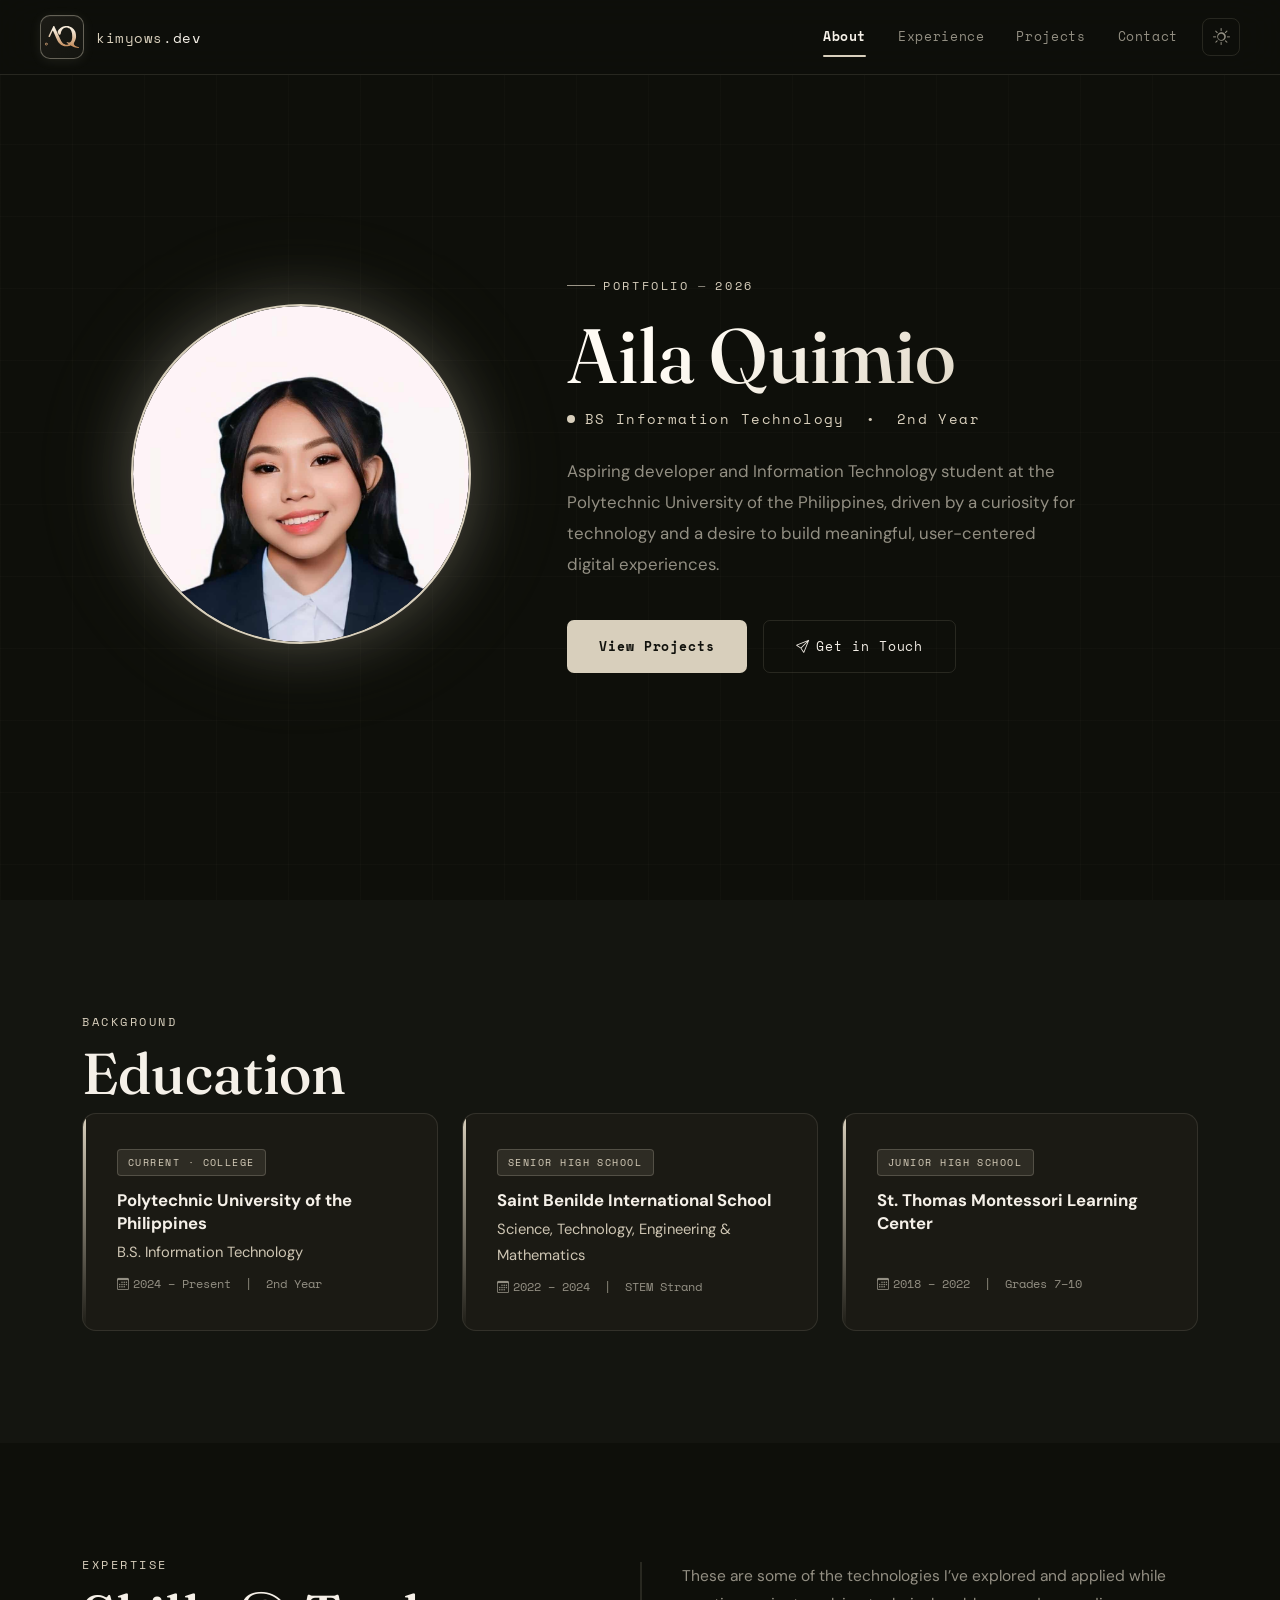
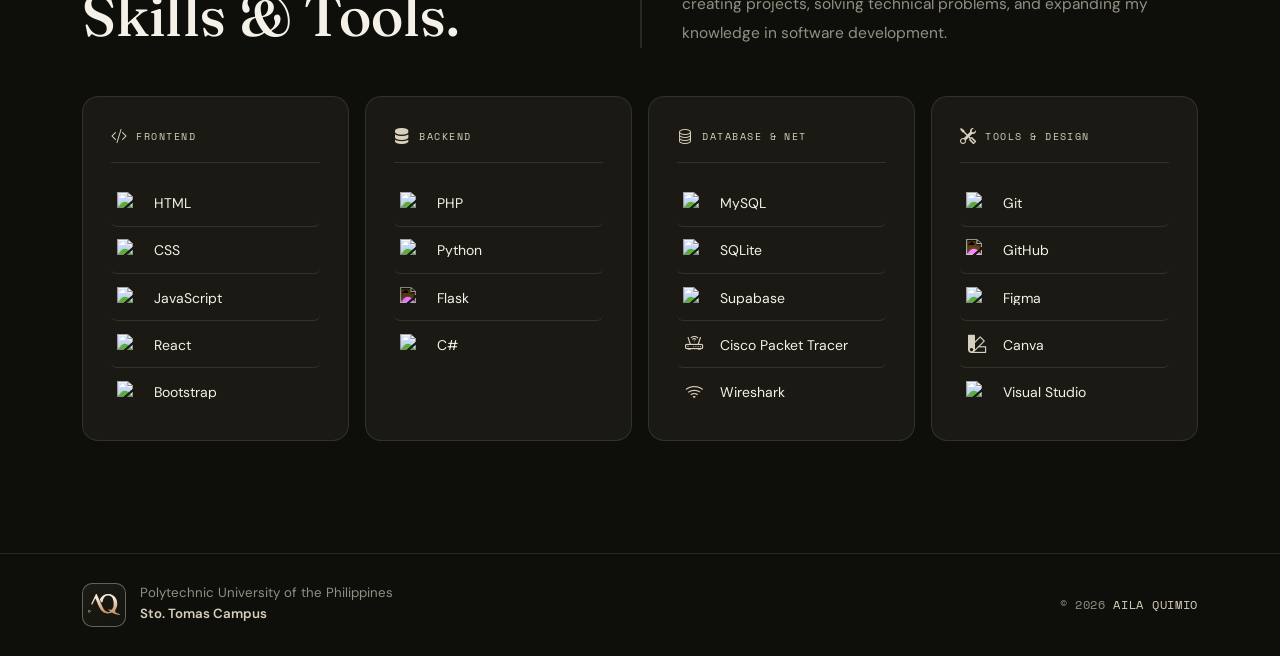
==== index.html @ 29e1b416 "Add files via upload" ====
<!DOCTYPE html>
<html lang="en">
<head>
  <meta charset="UTF-8" />
  <meta name="viewport" content="width=device-width, initial-scale=1.0" />
  <title>About — Aila Quimio</title>
  <meta name="description" content="Aila Quimio — BS Information Technology Student & Aspiring Developer" />

  <!-- Google Fonts -->
  <link rel="preconnect" href="https://fonts.googleapis.com">
  <link rel="preconnect" href="https://fonts.gstatic.com" crossorigin>
  <link href="https://fonts.googleapis.com/css2?family=Space+Mono:wght@400;700&family=DM+Sans:ital,opsz,wght@0,9..40,300;0,9..40,400;0,9..40,500;0,9..40,700;1,9..40,400&family=Fraunces:ital,opsz,wght@0,9..144,400;0,9..144,500;0,9..144,700;1,9..144,400&display=swap" rel="stylesheet">

  <!-- Bootstrap 5 CSS -->
  <link href="https://cdn.jsdelivr.net/npm/bootstrap@5.3.3/dist/css/bootstrap.min.css" rel="stylesheet">

  <!-- Bootstrap Icons -->
  <link href="https://cdn.jsdelivr.net/npm/bootstrap-icons@1.11.3/font/bootstrap-icons.css" rel="stylesheet">

  <!-- Devicons -->
  <link rel="stylesheet" href="https://cdn.jsdelivr.net/gh/devicons/devicon@v2.15.1/devicon.min.css">

  <!-- Portfolio Stylesheet -->
  <link rel="stylesheet" href="style.css">

  <!-- Theme init: prevent flash -->
  <script>
    if (localStorage.getItem('portfolio-theme') === 'light')
      document.documentElement.setAttribute('data-theme', 'light');
  </script>
</head>

<body>

  <!-- ═══════════════════════════════════════
       NAVIGATION BAR
  ═══════════════════════════════════════ -->
  <nav class="p-navbar">
    <div class="p-nav-inner">
      <a href="about.html" class="p-nav-logo">
        <div class="p-nav-logo-placeholder" title="Replace with logo">
          <img src="aq.svg" alt="Logo"> 
        </div>
        <span class="p-nav-brand">kimyows<span>.dev</span></span>
      </a>

      <!-- Desktop Links -->
      <div class="p-nav-links">
        <a href="about.html"        class="p-nav-link" data-page="about">About</a>
        <a href="experience.html"   class="p-nav-link" data-page="experience">Experience</a>
        <a href="projects.html"     class="p-nav-link" data-page="projects">Projects</a>
        <a href="contact.html"      class="p-nav-link" data-page="contact">Contact</a>
        <button class="p-theme-toggle" id="themeToggle" aria-label="Toggle theme">
          <i class="bi bi-sun" id="themeIcon"></i>
        </button>
      </div>

      <!-- Mobile Right -->
      <div class="p-nav-mobile-right">
        <button class="p-theme-toggle" id="themeToggleMobile" aria-label="Toggle theme">
          <i class="bi bi-sun" id="themeIconMobile"></i>
        </button>
        <button class="p-hamburger" data-bs-toggle="offcanvas" data-bs-target="#mobileMenu">
          <i class="bi bi-list"></i>
        </button>
      </div>
    </div>
  </nav>

  <!-- Mobile Offcanvas -->
  <div class="offcanvas offcanvas-end p-offcanvas" id="mobileMenu" tabindex="-1">
    <div class="offcanvas-header">
      <span class="p-nav-brand">kimyows<span style="color:var(--p-text)">.dev</span></span>
      <button type="button" class="p-hamburger" data-bs-dismiss="offcanvas"><i class="bi bi-x-lg"></i></button>
    </div>
    <div class="offcanvas-body">
      <nav class="p-mobile-nav">
        <a href="about.html"        class="p-mobile-link" data-page="about"><i class="bi bi-chevron-right me-2" style="font-size:.65rem;opacity:.5;"></i>About</a>
        <a href="experience.html"   class="p-mobile-link" data-page="experience"><i class="bi bi-chevron-right me-2" style="font-size:.65rem;opacity:.5;"></i>Experience</a>
        <a href="projects.html"     class="p-mobile-link" data-page="projects"><i class="bi bi-chevron-right me-2" style="font-size:.65rem;opacity:.5;"></i>Projects</a>
        <a href="contact.html"      class="p-mobile-link" data-page="contact"><i class="bi bi-chevron-right me-2" style="font-size:.65rem;opacity:.5;"></i>Contact</a>
      </nav>
    </div>
  </div>


  <!-- ═══════════════════════════════════════
       HERO SECTION
  ═══════════════════════════════════════ -->
  <section class="p-page p-section-hero">
    <div class="container">
      <div class="row align-items-center g-5">

        <!-- Profile Picture — Left -->
        <div class="col-lg-5 text-center reveal">
          <div class="p-avatar-wrapper">
            <div class="p-avatar-ring">
              <img src="images/ayii.jpg" alt="Aila Quimio">
            </div>
          </div>
        </div>

        <!-- Text — Right -->
        <div class="col-lg-7">
          <p class="p-hero-label reveal">Portfolio <span>—</span> 2026</p>
          <h1 class="p-hero-name reveal">Aila Quimio</h1>
          <p class="p-hero-role reveal">BS Information Technology &nbsp;•&nbsp; 2nd Year</p>
          <p class="p-hero-desc reveal">
            Aspiring developer and Information Technology student at the Polytechnic University of the Philippines,
            driven by a curiosity for technology and a desire to build meaningful, user-centered digital experiences.
          </p>
          <div class="d-flex gap-3 flex-wrap reveal">
            <a href="projects.html" class="p-btn-primary">View Projects</a>
            <a href="contact.html"  class="p-btn-outline">
              <i class="bi bi-send"></i> Get in Touch
            </a>
          </div>
        </div>

      </div>
    </div>
  </section>


  <!-- ═══════════════════════════════════════
       EDUCATION SECTION
  ═══════════════════════════════════════ -->
  <section class="p-page p-section p-section-alt">
    <div class="container">
      <p class="p-section-tag reveal">Background</p>
      <h2 class="p-section-title reveal">Education</h2>

      <div class="row g-4">
        <div class="col-lg-4 col-md-6 reveal">
          <div class="p-edu-card">
            <span class="p-edu-badge">Current &middot; College</span>
            <div class="p-edu-school">Polytechnic University of the Philippines</div>
            <div class="p-edu-program">B.S. Information Technology</div>
            <div class="p-edu-years"><i class="bi bi-calendar3 me-1"></i>2024 – Present &nbsp;|&nbsp; 2nd Year</div>
          </div>
        </div>
        <div class="col-lg-4 col-md-6 reveal">
          <div class="p-edu-card">
            <span class="p-edu-badge">Senior High School</span>
            <div class="p-edu-school">Saint Benilde International School</div>
            <div class="p-edu-program">Science, Technology, Engineering &amp; Mathematics</div>
            <div class="p-edu-years"><i class="bi bi-calendar3 me-1"></i>2022 – 2024 &nbsp;|&nbsp; STEM Strand</div>
          </div>
        </div>
        <div class="col-lg-4 col-md-6 reveal">
          <div class="p-edu-card">
            <span class="p-edu-badge">Junior High School</span>
            <div class="p-edu-school">St. Thomas Montessori Learning Center</div>
            <div class="p-edu-program">&nbsp;</div>
            <div class="p-edu-years"><i class="bi bi-calendar3 me-1"></i>2018 – 2022 &nbsp;|&nbsp; Grades 7–10</div>
          </div>
        </div>
      </div>

    </div>
  </section>


  <!-- ═══════════════════════════════════════
       SKILLS SECTION (integrated into About)
  ═══════════════════════════════════════ -->
  <section class="p-page p-section">
    <div class="container">

      <!-- Section header -->
      <div class="row align-items-end mb-5 g-0">
        <div class="col-lg-6">
          <p class="p-section-tag reveal">Expertise</p>
          <h2 class="p-section-title reveal" style="margin-bottom: 0;">Skills & Tools.</h2>
        </div>
        <div class="col-lg-6 reveal">
          <p class="p-skills-intro">
          These are some of the technologies I’ve explored and applied while creating projects,
          solving technical problems, and expanding my knowledge in software development.
          </p>
        </div>
      </div>

      <!-- Skills grid -->
      <div class="row g-3">

        <!-- Frontend Development -->
        <div class="col-md-6 col-xl-3 reveal">
          <div class="p-skill-card p-skill-card-v2">
            <div class="p-skill-cat-header">
              <i class="bi bi-code-slash"></i> Frontend
            </div>
            <ul class="p-skill-list">
              <li class="p-skill-item">
                <span class="p-skill-icon-wrap">
                  <img class="p-skill-devicon" src="https://cdn.jsdelivr.net/gh/devicons/devicon@v2.15.1/icons/html5/html5-original.svg" alt="HTML5">
                </span>
                <span class="p-skill-name">HTML</span>
              </li>
              <li class="p-skill-item">
                <span class="p-skill-icon-wrap">
                  <img class="p-skill-devicon" src="https://cdn.jsdelivr.net/gh/devicons/devicon@v2.15.1/icons/css3/css3-original.svg" alt="CSS3">
                </span>
                <span class="p-skill-name">CSS</span>
              </li>
              <li class="p-skill-item">
                <span class="p-skill-icon-wrap">
                  <img class="p-skill-devicon" src="https://cdn.jsdelivr.net/gh/devicons/devicon@v2.15.1/icons/javascript/javascript-original.svg" alt="JavaScript">
                </span>
                <span class="p-skill-name">JavaScript</span>
              </li>
              <li class="p-skill-item">
                <span class="p-skill-icon-wrap">
                  <img class="p-skill-devicon" src="https://cdn.jsdelivr.net/gh/devicons/devicon@v2.15.1/icons/react/react-original.svg" alt="React">
                </span>
                <span class="p-skill-name">React</span>
              </li>
              <li class="p-skill-item">
                <span class="p-skill-icon-wrap">
                  <img class="p-skill-devicon" src="https://cdn.jsdelivr.net/gh/devicons/devicon@v2.15.1/icons/bootstrap/bootstrap-original.svg" alt="Bootstrap">
                </span>
                <span class="p-skill-name">Bootstrap</span>
              </li>
            </ul>
          </div>
        </div>

        <!-- Backend Development -->
        <div class="col-md-6 col-xl-3 reveal">
          <div class="p-skill-card p-skill-card-v2">
            <div class="p-skill-cat-header">
              <i class="bi bi-server"></i> Backend
            </div>
            <ul class="p-skill-list">
              <li class="p-skill-item">
                <span class="p-skill-icon-wrap">
                  <img class="p-skill-devicon" src="https://cdn.jsdelivr.net/gh/devicons/devicon@v2.15.1/icons/php/php-original.svg" alt="PHP">
                </span>
                <span class="p-skill-name">PHP</span>
              </li>
              <li class="p-skill-item">
                <span class="p-skill-icon-wrap">
                  <img class="p-skill-devicon" src="https://cdn.jsdelivr.net/gh/devicons/devicon@v2.15.1/icons/python/python-original.svg" alt="Python">
                </span>
                <span class="p-skill-name">Python</span>
              </li>
              <li class="p-skill-item">
                <span class="p-skill-icon-wrap">
                  <img class="p-skill-devicon p-skill-devicon-invert" src="https://cdn.jsdelivr.net/gh/devicons/devicon@v2.15.1/icons/flask/flask-original.svg" alt="Flask">
                </span>
                <span class="p-skill-name">Flask</span>
              </li>
              <li class="p-skill-item">
                <span class="p-skill-icon-wrap">
                  <img class="p-skill-devicon" src="https://cdn.jsdelivr.net/gh/devicons/devicon@v2.15.1/icons/csharp/csharp-original.svg" alt="C#">
                </span>
                <span class="p-skill-name">C#</span>
              </li>
            </ul>
          </div>
        </div>

        <!-- Database & Networking -->
        <div class="col-md-6 col-xl-3 reveal">
          <div class="p-skill-card p-skill-card-v2">
            <div class="p-skill-cat-header">
              <i class="bi bi-database"></i> Database &amp; Net
            </div>
            <ul class="p-skill-list">
              <li class="p-skill-item">
                <span class="p-skill-icon-wrap">
                  <img class="p-skill-devicon" src="https://cdn.jsdelivr.net/gh/devicons/devicon@v2.15.1/icons/mysql/mysql-original.svg" alt="MySQL">
                </span>
                <span class="p-skill-name">MySQL</span>
              </li>
              <li class="p-skill-item">
                <span class="p-skill-icon-wrap">
                  <img class="p-skill-devicon" src="https://cdn.jsdelivr.net/gh/devicons/devicon@v2.15.1/icons/sqlite/sqlite-original.svg" alt="SQLite">
                </span>
                <span class="p-skill-name">SQLite</span>
              </li>
              <li class="p-skill-item">
                <span class="p-skill-icon-wrap">
                  <img class="p-skill-devicon" src="https://cdn.jsdelivr.net/gh/devicons/devicon@v2.15.1/icons/supabase/supabase-original.svg" alt="Supabase">
                </span>
                <span class="p-skill-name">Supabase</span>
              </li>
              <li class="p-skill-item">
                <span class="p-skill-icon-wrap">
                  <i class="bi bi-router p-skill-bs-icon"></i>
                </span>
                <span class="p-skill-name">Cisco Packet Tracer</span>
              </li>
              <li class="p-skill-item">
                <span class="p-skill-icon-wrap">
                  <i class="bi bi-wifi p-skill-bs-icon"></i>
                </span>
                <span class="p-skill-name">Wireshark</span>
              </li>
            </ul>
          </div>
        </div>

        <!-- Tools & Design -->
        <div class="col-md-6 col-xl-3 reveal">
          <div class="p-skill-card p-skill-card-v2">
            <div class="p-skill-cat-header">
              <i class="bi bi-tools"></i> Tools &amp; Design
            </div>
            <ul class="p-skill-list">
              <li class="p-skill-item">
                <span class="p-skill-icon-wrap">
                  <img class="p-skill-devicon" src="https://cdn.jsdelivr.net/gh/devicons/devicon@v2.15.1/icons/git/git-original.svg" alt="Git">
                </span>
                <span class="p-skill-name">Git</span>
              </li>
              <li class="p-skill-item">
                <span class="p-skill-icon-wrap">
                  <img class="p-skill-devicon p-skill-devicon-github" src="https://cdn.jsdelivr.net/gh/devicons/devicon@v2.15.1/icons/github/github-original.svg" alt="GitHub">
                </span>
                <span class="p-skill-name">GitHub</span>
              </li>
              <li class="p-skill-item">
                <span class="p-skill-icon-wrap">
                  <img class="p-skill-devicon" src="https://cdn.jsdelivr.net/gh/devicons/devicon@v2.15.1/icons/figma/figma-original.svg" alt="Figma">
                </span>
                <span class="p-skill-name">Figma</span>
              </li>
              <li class="p-skill-item">
                <span class="p-skill-icon-wrap">
                  <i class="bi bi-palette2 p-skill-bs-icon"></i>
                </span>
                <span class="p-skill-name">Canva</span>
              </li>
              <li class="p-skill-item">
                <span class="p-skill-icon-wrap">
                  <img class="p-skill-devicon" src="https://cdn.jsdelivr.net/gh/devicons/devicon@v2.15.1/icons/visualstudio/visualstudio-plain.svg" alt="Visual Studio">
                </span>
                <span class="p-skill-name">Visual Studio</span>
              </li>
              </li>
            </ul>
          </div>
        </div>

      </div>
    </div>
  </section>


  <!-- ═══════════════════════════════════════
       FOOTER
  ═══════════════════════════════════════ -->
  <footer>
    <div class="container">
      <div class="p-footer-inner">
        <div class="p-footer-left">
          <div class="p-footer-logo-placeholder" title="Add school logo">
             <img src="aq.svg" alt="AQ Logo">
          </div>
          <div>
            <div class="p-footer-school-name">Polytechnic University of the Philippines</div>
            <div class="p-footer-campus">Sto. Tomas Campus</div>
          </div>
        </div>
        <div class="p-footer-right">&copy; 2026 <span>Aila Quimio</span></div>
      </div>
    </div>
  </footer>


  <!-- Bootstrap 5 JS -->
  <script src="https://cdn.jsdelivr.net/npm/bootstrap@5.3.3/dist/js/bootstrap.bundle.min.js"></script>

  <!-- Shared Portfolio JS -->
  <script src="portfolio.js"></script>

  <!-- Active page -->
  <script>setActivePage('about');</script>
</body>
</html>
---- style.css ----
/* ================================================================
   PORTFOLIO CSS — Aila Quimio  (Enhanced 2026)
   Earthy Palette: Smoky Black · Olive Drab · Bone · Floral White
================================================================ */

/* ── CSS CUSTOM PROPERTIES ── */
:root {
  --p-smoky:    #11120D;
  --p-olive:    #565449;
  --p-bone:     #D8CFBC;
  --p-floral:   #FFFBF4;

  /* Dark mode (default) — refined, more elegant */
  --p-bg:       #0E0F0A;
  --p-bg2:      #141510;
  --p-bg3:      #1c1b16;
  --p-border:   rgba(216, 207, 188, .13);
  --p-border-h: rgba(216, 207, 188, .40);
  --p-text:     #F5F0E8;
  --p-muted:    #938f83;
  --p-card:     rgba(28, 27, 22, .90);
  --p-nav:      rgba(14, 15, 10, .90);
  --p-glow:     rgba(216, 207, 188, .26);
  --p-glow2:    rgba(216, 207, 188, .09);
  --p-accent:   #C9BFA8;

  --p-mono:  'Space Mono', monospace;
  --p-sans:  'DM Sans', sans-serif;
  --p-serif: 'Fraunces', Georgia, serif;
  --p-trans: all .3s cubic-bezier(.4, 0, .2, 1);
}

/* Light mode — warm, balanced, clean contrast */
[data-theme="light"] {
  --p-bg:       #F7F3EC;
  --p-bg2:      #EDE7D9;
  --p-bg3:      #E3DBC8;
  --p-border:   rgba(60, 56, 46, .16);
  --p-border-h: rgba(60, 56, 46, .42);
  --p-text:     #1A190F;
  --p-muted:    #5A5649;
  --p-card:     rgba(255, 252, 246, .96);
  --p-nav:      rgba(247, 243, 236, .94);
  --p-glow:     rgba(86, 84, 73, .18);
  --p-glow2:    rgba(86, 84, 73, .07);
  --p-accent:   #6B6354;
  --p-bone:     #5A5649;
}

/* ── BASE ── */
html { scroll-behavior: smooth; }

body {
  background: var(--p-bg);
  color: var(--p-text);
  font-family: var(--p-sans);
  font-size: 17px;
  line-height: 1.75;
  overflow-x: hidden;
  transition: background .4s ease, color .4s ease;
  min-height: 100vh;
}

/* Subtle grid texture */
body::before {
  content: '';
  position: fixed;
  inset: 0;
  background-image:
    linear-gradient(rgba(216, 207, 188, .022) 1px, transparent 1px),
    linear-gradient(90deg, rgba(216, 207, 188, .022) 1px, transparent 1px);
  background-size: 72px 72px;
  pointer-events: none;
  z-index: 0;
}

[data-theme="light"] body::before {
  background-image:
    linear-gradient(rgba(60, 56, 46, .045) 1px, transparent 1px),
    linear-gradient(90deg, rgba(60, 56, 46, .045) 1px, transparent 1px);
}

/* ── SCROLLBAR ── */
::-webkit-scrollbar { width: 4px; }
::-webkit-scrollbar-track { background: var(--p-bg); }
::-webkit-scrollbar-thumb { background: var(--p-olive); border-radius: 2px; }
::-webkit-scrollbar-thumb:hover { background: var(--p-bone); }

/* ── NAVBAR ── */
.p-navbar {
  position: fixed;
  top: 0; left: 0; right: 0;
  z-index: 1000;
  background: var(--p-nav);
  backdrop-filter: blur(24px);
  -webkit-backdrop-filter: blur(24px);
  border-bottom: 1px solid var(--p-border);
  transition: background .35s ease;
}

.p-nav-inner {
  max-width: 1360px;
  margin: 0 auto;
  padding: .95rem 2.5rem;
  display: flex;
  align-items: center;
  justify-content: space-between;
}

.p-nav-logo {
  display: flex;
  align-items: center;
  gap: .75rem;
  text-decoration: none;
  flex-shrink: 0;
}

/* Logo placeholder — premium treatment */
.p-nav-logo-placeholder {
  width: 44px;
  height: 44px;
  border-radius: 10px;
  background: linear-gradient(135deg, var(--p-bg3) 0%, var(--p-bg2) 100%);
  border: 1.5px solid var(--p-border-h);
  box-shadow: 0 2px 12px var(--p-glow2), inset 0 1px 0 rgba(255,255,255,.04);
  display: flex;
  align-items: center;
  justify-content: center;
  font-family: var(--p-serif);
  font-size: 1.15rem;
  color: var(--p-bone);
  flex-shrink: 0;
  overflow: hidden;
  transition: border-color .25s, box-shadow .25s;
}

.p-nav-logo:hover .p-nav-logo-placeholder {
  border-color: var(--p-bone);
  box-shadow: 0 4px 20px var(--p-glow);
}

[data-theme="light"] .p-nav-logo-placeholder {
  background: linear-gradient(135deg, #fff 0%, var(--p-bg2) 100%);
  border-color: rgba(60, 56, 46, .30);
  box-shadow: 0 2px 8px rgba(60,56,46,.12);
  color: #3C382E;
}

.p-nav-logo-placeholder img {
  width: 100%;
  height: 100%;
  object-fit: contain;
  padding: 4px;
}

[data-theme="light"] .p-nav-logo-placeholder img {
  filter: invert(1) sepia(.3) saturate(.8) hue-rotate(10deg) brightness(.4);
}

.p-nav-brand {
  font-family: var(--p-mono);
  font-size: .9rem;
  color: var(--p-bone);
  letter-spacing: .04em;
  white-space: nowrap;
}

[data-theme="light"] .p-nav-brand { color: #3C382E; }
.p-nav-brand span { color: var(--p-text); }

.p-nav-links {
  display: flex;
  align-items: center;
  gap: .2rem;
}

.p-nav-link {
  font-family: var(--p-mono);
  font-size: .8rem;
  letter-spacing: .05em;
  color: var(--p-muted);
  text-decoration: none;
  padding: .45rem .9rem;
  border-radius: 6px;
  transition: color .2s;
  position: relative;
  white-space: nowrap;
}

.p-nav-link:hover { color: var(--p-text); }
.p-nav-link.active { color: var(--p-text); font-weight: 700; }

.p-nav-link.active::after {
  content: '';
  position: absolute;
  bottom: -1px;
  left: .9rem;
  right: .9rem;
  height: 2px;
  background: var(--p-bone);
  border-radius: 1px;
}

[data-theme="light"] .p-nav-link.active::after { background: #3C382E; }

.p-nav-mobile-right {
  display: none;
  align-items: center;
  gap: .5rem;
}

.p-hamburger {
  background: none;
  border: 1.5px solid var(--p-border);
  color: var(--p-text);
  width: 40px;
  height: 40px;
  border-radius: 8px;
  display: flex;
  align-items: center;
  justify-content: center;
  font-size: 1.2rem;
  cursor: pointer;
  transition: border-color .2s, color .2s;
}

.p-hamburger:hover { border-color: var(--p-bone); color: var(--p-bone); }

.p-offcanvas {
  background: var(--p-bg2) !important;
  border-left: 1px solid var(--p-border) !important;
  width: 290px !important;
}

.p-offcanvas .offcanvas-header {
  border-bottom: 1px solid var(--p-border);
  padding: 1.25rem 1.75rem;
}

.p-mobile-nav {
  display: flex;
  flex-direction: column;
  gap: .25rem;
  padding-top: .75rem;
}

.p-mobile-link {
  display: flex;
  align-items: center;
  padding: .8rem 1rem;
  font-family: var(--p-mono);
  font-size: .82rem;
  letter-spacing: .05em;
  color: var(--p-muted);
  text-decoration: none;
  border-radius: 8px;
  transition: color .2s, background .2s;
}

.p-mobile-link:hover,
.p-mobile-link.active {
  color: var(--p-text);
  background: rgba(216, 207, 188, .07);
}

[data-theme="light"] .p-mobile-link:hover,
[data-theme="light"] .p-mobile-link.active {
  color: var(--p-text);
  background: rgba(60, 56, 46, .07);
}

.p-theme-toggle {
  background: none;
  border: 1.5px solid var(--p-border);
  color: var(--p-muted);
  width: 38px;
  height: 38px;
  border-radius: 8px;
  display: flex;
  align-items: center;
  justify-content: center;
  cursor: pointer;
  font-size: 1.05rem;
  transition: border-color .2s, color .2s;
  margin-left: .4rem;
  flex-shrink: 0;
}

.p-theme-toggle:hover { border-color: var(--p-bone); color: var(--p-text); }

/* ── PAGE WRAPPER ── */
.p-page {
  position: relative;
  z-index: 1;
}

/* ── SECTIONS ── */
.p-section { padding: 7rem 0; }
.p-section-hero {
  padding: 9rem 0 6rem;
  min-height: 100vh;
  display: flex;
  align-items: center;
}
.p-section-alt { background: var(--p-bg2); }

.p-section-tag {
  font-family: var(--p-mono);
  font-size: .72rem;
  letter-spacing: .22em;
  color: var(--p-bone);
  text-transform: uppercase;
  margin-bottom: .6rem;
  display: block;
}

[data-theme="light"] .p-section-tag { color: var(--p-accent); }

.p-section-title {
  font-family: var(--p-serif);
  font-size: clamp(2.4rem, 4.5vw, 3.6rem);
  font-weight: 500;
  margin-bottom: .5rem;
  color: var(--p-text);
  line-height: 1.1;
}

/* ── HERO ── */
.p-hero-greeting {
  font-family: var(--p-sans);
  font-size: 1.05rem;
  color: var(--p-muted);
  margin-bottom: .6rem;
  font-weight: 300;
  letter-spacing: .01em;
}

.p-hero-greeting em {
  font-style: normal;
  color: var(--p-bone);
  font-weight: 500;
}

[data-theme="light"] .p-hero-greeting em { color: var(--p-accent); }

.p-hero-label {
  font-family: var(--p-mono);
  font-size: .75rem;
  letter-spacing: .22em;
  color: var(--p-bone);
  text-transform: uppercase;
  margin-bottom: 1.25rem;
  opacity: .9;
  display: flex;
  align-items: center;
  gap: .5rem;
}

.p-hero-label::before {
  content: '';
  display: inline-block;
  width: 28px;
  height: 1.5px;
  background: var(--p-bone);
  opacity: .7;
}

[data-theme="light"] .p-hero-label { color: var(--p-accent); }
[data-theme="light"] .p-hero-label::before { background: var(--p-accent); }

.p-hero-label span { color: var(--p-muted); }

.p-hero-name {
  font-family: var(--p-serif);
  font-size: clamp(3.2rem, 6vw, 5.2rem);
  font-weight: 500;
  line-height: 1.05;
  margin-bottom: .65rem;
  background: linear-gradient(135deg, var(--p-floral) 20%, var(--p-bone) 80%);
  -webkit-background-clip: text;
  -webkit-text-fill-color: transparent;
  background-clip: text;
}

[data-theme="light"] .p-hero-name {
  background: linear-gradient(135deg, #1A190F 20%, #4A4438 80%);
  -webkit-background-clip: text;
  background-clip: text;
}

.p-hero-role {
  font-family: var(--p-mono);
  font-size: .88rem;
  color: var(--p-bone);
  letter-spacing: .1em;
  margin-bottom: 1.5rem;
  display: flex;
  align-items: center;
  gap: .6rem;
  flex-wrap: wrap;
}

[data-theme="light"] .p-hero-role { color: var(--p-accent); }

.p-hero-role::before {
  content: '';
  display: inline-block;
  width: 8px;
  height: 8px;
  border-radius: 50%;
  background: var(--p-bone);
  animation: pulseGreen 2.5s ease-in-out infinite;
}

[data-theme="light"] .p-hero-role::before { background: var(--p-accent); }

@keyframes pulseGreen {
  0%, 100% { opacity: 1; transform: scale(1); }
  50% { opacity: .5; transform: scale(.7); }
}

.p-hero-desc {
  color: var(--p-muted);
  font-size: 1.05rem;
  line-height: 1.85;
  margin-bottom: 2.5rem;
  max-width: 520px;
}

/* Avatar */
.p-avatar-wrapper {
  display: flex;
  justify-content: center;
  align-items: center;
  padding: 2rem;
}

.p-avatar-ring {
  width: 340px;
  height: 340px;
  border-radius: 50%;
  border: 2px solid var(--p-bone);
  box-shadow: 0 0 60px var(--p-glow), 0 0 120px var(--p-glow2);
  position: relative;
  overflow: hidden;
  background: var(--p-bg3);
  display: flex;
  align-items: center;
  justify-content: center;
  animation: ringFloat 6s ease-in-out infinite;
  flex-shrink: 0;
}

[data-theme="light"] .p-avatar-ring {
  border-color: rgba(60,56,46,.40);
  box-shadow: 0 0 40px rgba(60,56,46,.14), 0 4px 50px rgba(0,0,0,.1);
}

.p-avatar-ring::after {
  content: '';
  position: absolute;
  inset: -16px;
  border-radius: 50%;
  border: 1px solid rgba(216, 207, 188, .18);
  animation: ringPulse 3.5s ease-in-out infinite;
  pointer-events: none;
}

[data-theme="light"] .p-avatar-ring::after {
  border-color: rgba(60,56,46,.15);
}

.p-avatar-ring img {
  width: 100%;
  height: 100%;
  object-fit: cover;
  border-radius: 50%;
}

.p-avatar-initials {
  font-family: var(--p-serif);
  font-size: 5.5rem;
  color: var(--p-bone);
  font-weight: 500;
  line-height: 1;
}

@keyframes ringFloat {
  0%, 100% { transform: translateY(0); }
  50%       { transform: translateY(-16px); }
}

@keyframes ringPulse {
  0%, 100% { transform: scale(1); opacity: .5; }
  50%       { transform: scale(1.08); opacity: 1; }
}

/* Buttons */
.p-btn-primary {
  background: var(--p-bone);
  color: var(--p-smoky) !important;
  border: none;
  padding: .88rem 2rem;
  font-family: var(--p-mono);
  font-size: .82rem;
  font-weight: 700;
  letter-spacing: .07em;
  border-radius: 7px;
  text-decoration: none;
  transition: box-shadow .25s, transform .2s, background .25s;
  display: inline-flex;
  align-items: center;
  gap: .4rem;
  cursor: pointer;
}

[data-theme="light"] .p-btn-primary {
  background: #3C382E;
  color: #F7F3EC !important;
}

.p-btn-primary:hover {
  background: var(--p-floral);
  box-shadow: 0 0 30px var(--p-glow);
  transform: translateY(-2px);
}

[data-theme="light"] .p-btn-primary:hover {
  background: #1A190F;
  box-shadow: 0 4px 20px rgba(60,56,46,.25);
}

.p-btn-outline {
  background: transparent;
  color: var(--p-text) !important;
  border: 1.5px solid var(--p-border);
  padding: .88rem 2rem;
  font-family: var(--p-mono);
  font-size: .82rem;
  letter-spacing: .07em;
  border-radius: 7px;
  text-decoration: none;
  transition: border-color .25s, color .25s, transform .2s;
  display: inline-flex;
  align-items: center;
  gap: .4rem;
  cursor: pointer;
}

.p-btn-outline:hover {
  border-color: var(--p-bone);
  color: var(--p-bone) !important;
  transform: translateY(-2px);
}

[data-theme="light"] .p-btn-outline {
  border-color: rgba(60,56,46,.28);
}

[data-theme="light"] .p-btn-outline:hover {
  border-color: #3C382E;
  color: #1A190F !important;
}

/* ── EDUCATION ── */
.p-edu-card {
  background: var(--p-card);
  border: 1px solid var(--p-border);
  border-radius: 14px;
  padding: 2rem 2.1rem;
  position: relative;
  overflow: hidden;
  transition: border-color .3s, transform .3s, box-shadow .3s;
  height: 100%;
}

.p-edu-card::before {
  content: '';
  position: absolute;
  top: 0; left: 0;
  width: 3px; height: 100%;
  background: linear-gradient(180deg, var(--p-bone) 0%, transparent 100%);
}

[data-theme="light"] .p-edu-card {
  background: rgba(255, 252, 246, .98);
  box-shadow: 0 2px 12px rgba(60,56,46,.07);
}

.p-edu-card:hover {
  border-color: var(--p-border-h);
  transform: translateY(-4px);
  box-shadow: 0 12px 40px rgba(0,0,0,.3);
}

[data-theme="light"] .p-edu-card:hover {
  box-shadow: 0 8px 30px rgba(60,56,46,.15);
}

.p-edu-badge {
  font-family: var(--p-mono);
  font-size: .65rem;
  letter-spacing: .14em;
  color: var(--p-bone);
  background: rgba(216, 207, 188, .1);
  border: 1px solid rgba(216, 207, 188, .22);
  padding: .22rem .65rem;
  border-radius: 4px;
  display: inline-block;
  margin-bottom: .85rem;
  text-transform: uppercase;
}

[data-theme="light"] .p-edu-badge {
  color: var(--p-accent);
  background: rgba(60,56,46,.08);
  border-color: rgba(60,56,46,.2);
}

.p-edu-school {
  font-weight: 700;
  font-size: 1.05rem;
  margin-bottom: .3rem;
  color: var(--p-text);
  line-height: 1.35;
}

.p-edu-program {
  color: var(--p-bone);
  font-size: .92rem;
  margin-bottom: .5rem;
  opacity: .95;
}

[data-theme="light"] .p-edu-program { color: var(--p-accent); opacity: 1; }

.p-edu-years {
  font-family: var(--p-mono);
  font-size: .76rem;
  color: var(--p-muted);
}

/* ── ACHIEVEMENTS TIMELINE ── */
.p-achievements-header {
  text-align: center;
  margin-bottom: 5.5rem;
}

.p-achievements-header h2 {
  font-family: var(--p-serif);
  font-size: clamp(2.8rem, 5.5vw, 4.4rem);
  font-weight: 500;
  color: var(--p-text);
  margin-bottom: .4rem;
  line-height: 1.1;
}

.p-achievements-tagline {
  font-family: var(--p-mono);
  font-size: .85rem;
  color: var(--p-bone);
  letter-spacing: .08em;
  display: block;
  margin-bottom: .65rem;
}

[data-theme="light"] .p-achievements-tagline { color: var(--p-accent); }

.p-achievements-sub {
  color: var(--p-muted);
  font-size: .97rem;
  margin-bottom: 2.5rem;
}

.p-timeline {
  position: relative;
  padding: 1rem 0;
}

.p-timeline::before {
  content: '';
  position: absolute;
  left: 50%;
  top: 0; bottom: 0;
  border-left: 2px dashed var(--p-border);
  transform: translateX(-50%);
}

.p-timeline-item {
  position: relative;
  margin-bottom: 5.5rem;
}

.p-timeline-item:last-child { margin-bottom: 0; }

.p-timeline-center {
  display: flex;
  flex-direction: column;
  align-items: center;
  justify-content: center;
  height: 100%;
}

.p-timeline-dot {
  width: 16px;
  height: 16px;
  border-radius: 50%;
  background: var(--p-bone);
  border: 2px solid var(--p-bg2);
  box-shadow: 0 0 18px var(--p-glow);
  flex-shrink: 0;
}

[data-theme="light"] .p-timeline-dot {
  background: var(--p-accent);
  border-color: var(--p-bg2);
  box-shadow: 0 0 12px rgba(60,56,46,.25);
}

.p-achievement-img-wrap {
  border-radius: 18px;
  overflow: hidden;
  background: var(--p-bg3);
  aspect-ratio: 4/3;
  position: relative;
  border: 1px solid var(--p-border);
}

.p-achievement-img-wrap img {
  position: absolute;
  inset: 0;
  width: 100%;
  height: 100%;
  object-fit: cover;
  display: block;
  z-index: 1;
}

.p-achievement-placeholder {
  position: absolute;
  inset: 0;
  display: flex;
  flex-direction: column;
  align-items: center;
  justify-content: center;
  gap: .75rem;
  background: linear-gradient(135deg, var(--p-bg3) 0%, var(--p-bg2) 100%);
  color: var(--p-muted);
  font-family: var(--p-mono);
  font-size: .73rem;
  letter-spacing: .1em;
  text-transform: uppercase;
  z-index: 0;
}

/* Hide placeholder when a real image is present */
.p-achievement-img-wrap img + .p-achievement-placeholder { display: none; }

.p-achievement-placeholder i { font-size: 2.5rem; opacity: .28; }

.p-achievement-text { padding: 1.5rem 0; }
.p-achievement-text.reversed { text-align: right; }

.p-achievement-badge {
  display: inline-flex;
  align-items: center;
  gap: .35rem;
  font-family: var(--p-mono);
  font-size: .66rem;
  letter-spacing: .1em;
  color: var(--p-bone);
  background: rgba(216, 207, 188, .1);
  border: 1px solid rgba(216, 207, 188, .2);
  border-radius: 20px;
  padding: .24rem .75rem;
  margin-bottom: 1.1rem;
}

[data-theme="light"] .p-achievement-badge {
  color: var(--p-accent);
  background: rgba(60,56,46,.08);
  border-color: rgba(60,56,46,.2);
}

.p-achievement-title {
  font-family: var(--p-serif);
  font-size: clamp(1.4rem, 2.5vw, 2rem);
  font-weight: 500;
  line-height: 1.25;
  color: var(--p-text);
  margin-bottom: .85rem;
}

.p-achievement-desc {
  color: var(--p-muted);
  font-size: .94rem;
  line-height: 1.85;
  margin-bottom: 1.35rem;
}

.p-achievement-tags {
  display: flex;
  flex-wrap: wrap;
  gap: .45rem;
}

.p-achievement-text.reversed .p-achievement-tags { justify-content: flex-end; }

.p-achievement-tag {
  display: inline-flex;
  align-items: center;
  gap: .32rem;
  font-family: var(--p-mono);
  font-size: .65rem;
  letter-spacing: .08em;
  color: var(--p-muted);
  background: rgba(216, 207, 188, .06);
  border: 1px solid var(--p-border);
  border-radius: 20px;
  padding: .25rem .68rem;
}

[data-theme="light"] .p-achievement-tag {
  background: rgba(60,56,46,.06);
  border-color: rgba(60,56,46,.15);
}

/* ── PROJECTS ── */
.p-proj-card {
  background: var(--p-card);
  border: 1px solid var(--p-border);
  border-radius: 18px;
  overflow: hidden;
  height: 100%;
  transition: border-color .3s, transform .35s, box-shadow .35s;
  display: flex;
  flex-direction: column;
}

[data-theme="light"] .p-proj-card {
  background: rgba(255,252,246,.98);
  box-shadow: 0 2px 12px rgba(60,56,46,.07);
}

.p-proj-card:hover {
  border-color: var(--p-border-h);
  transform: translateY(-6px);
  box-shadow: 0 20px 60px rgba(0, 0, 0, .45);
}

[data-theme="light"] .p-proj-card:hover {
  box-shadow: 0 12px 40px rgba(60,56,46,.18);
}

.p-proj-img {
  aspect-ratio: 16/9;
  background: var(--p-bg3);
  overflow: hidden;
  position: relative;
}

.p-proj-img img {
  width: 100%;
  height: 100%;
  object-fit: cover;
  transition: transform .4s ease;
}

.p-proj-card:hover .p-proj-img img { transform: scale(1.05); }

.p-proj-img-placeholder {
  width: 100%;
  height: 100%;
  display: flex;
  flex-direction: column;
  align-items: center;
  justify-content: center;
  gap: .6rem;
  background: linear-gradient(135deg, var(--p-bg3) 0%, var(--p-bg2) 100%);
  color: var(--p-muted);
  font-family: var(--p-mono);
  font-size: .73rem;
  letter-spacing: .1em;
  text-transform: uppercase;
  min-height: 200px;
}

.p-proj-img-placeholder i { font-size: 2.2rem; opacity: .32; }

.p-proj-body {
  padding: 1.7rem 1.9rem;
  flex: 1;
  display: flex;
  flex-direction: column;
}

.p-proj-num {
  font-family: var(--p-mono);
  font-size: .68rem;
  color: var(--p-bone);
  letter-spacing: .16em;
  margin-bottom: .75rem;
  text-transform: uppercase;
}

[data-theme="light"] .p-proj-num { color: var(--p-accent); }

.p-proj-title {
  font-family: var(--p-serif);
  font-size: 1.55rem;
  font-weight: 500;
  margin-bottom: .7rem;
  color: var(--p-text);
  line-height: 1.25;
}

.p-proj-desc {
  color: var(--p-muted);
  font-size: .94rem;
  line-height: 1.8;
  margin-bottom: 1.2rem;
  flex: 1;
}

.p-proj-tech {
  display: flex;
  flex-wrap: wrap;
  gap: .4rem;
  margin-bottom: 1.1rem;
}

.p-tech-pill {
  font-family: var(--p-mono);
  font-size: .67rem;
  letter-spacing: .04em;
  padding: .22rem .62rem;
  border-radius: 5px;
  background: rgba(216, 207, 188, .09);
  border: 1px solid rgba(216, 207, 188, .18);
  color: var(--p-bone);
}

[data-theme="light"] .p-tech-pill {
  background: rgba(60,56,46,.08);
  border-color: rgba(60,56,46,.18);
  color: var(--p-accent);
}

.p-proj-links {
  display: flex;
  gap: .75rem;
  align-items: center;
  margin-top: auto;
  padding-top: .65rem;
  border-top: 1px solid var(--p-border);
}

.p-proj-link {
  font-family: var(--p-mono);
  font-size: .73rem;
  letter-spacing: .05em;
  color: var(--p-muted);
  text-decoration: none;
  display: inline-flex;
  align-items: center;
  gap: .3rem;
  transition: color .2s;
}

.p-proj-link:hover { color: var(--p-text); }

/* ── SKILLS ── */
.p-skills-left {
  display: flex;
  flex-direction: column;
  justify-content: center;
  height: 100%;
  padding-right: 2rem;
}

.p-skills-left h2 {
  font-family: var(--p-serif);
  font-size: clamp(2.6rem, 4vw, 3.8rem);
  font-weight: 500;
  line-height: 1.15;
  margin-bottom: 1rem;
  color: var(--p-text);
}

.p-skills-left p {
  color: var(--p-muted);
  font-size: .97rem;
  line-height: 1.85;
}

.p-skill-card {
  background: var(--p-card);
  border: 1px solid var(--p-border);
  border-radius: 16px;
  padding: 1.55rem 1.65rem;
  transition: border-color .3s, transform .3s, box-shadow .3s;
  height: 100%;
}

[data-theme="light"] .p-skill-card {
  background: rgba(255,252,246,.98);
  box-shadow: 0 2px 10px rgba(60,56,46,.06);
}

.p-skill-card:hover {
  border-color: var(--p-border-h);
  transform: translateY(-3px);
  box-shadow: 0 10px 36px rgba(0,0,0,.25);
}

[data-theme="light"] .p-skill-card:hover {
  box-shadow: 0 6px 24px rgba(60,56,46,.14);
}

.p-skill-cat-header {
  display: flex;
  align-items: center;
  gap: .5rem;
  font-family: var(--p-mono);
  font-size: .65rem;
  letter-spacing: .14em;
  color: var(--p-bone);
  text-transform: uppercase;
  margin-bottom: 1.1rem;
  padding-bottom: .75rem;
  border-bottom: 1px solid var(--p-border);
}

[data-theme="light"] .p-skill-cat-header { color: var(--p-accent); }

.p-skill-cat-header i { font-size: 1rem; }

.p-skill-pills {
  display: flex;
  flex-wrap: wrap;
  gap: .45rem;
}

.p-skill-pill {
  display: inline-flex;
  align-items: center;
  gap: .4rem;
  padding: .32rem .8rem;
  border-radius: 20px;
  background: rgba(216, 207, 188, .06);
  border: 1px solid rgba(216, 207, 188, .14);
  color: var(--p-text);
  font-size: .87rem;
  font-family: var(--p-sans);
  transition: border-color .2s, background .2s;
  white-space: nowrap;
}

.p-skill-pill:hover {
  border-color: rgba(216, 207, 188, .35);
  background: rgba(216, 207, 188, .11);
}

.p-skill-pill i { font-size: 1.1rem; line-height: 1; }

[data-theme="light"] .p-skill-pill {
  background: rgba(60,56,46,.06);
  border-color: rgba(60,56,46,.15);
  color: var(--p-text);
}

[data-theme="light"] .p-skill-pill:hover {
  border-color: rgba(60,56,46,.35);
  background: rgba(60,56,46,.1);
}

/* ── CONTACT ── */
.p-contact-intro {
  color: var(--p-muted);
  font-size: 1rem;
  line-height: 1.85;
  max-width: 520px;
  margin-bottom: 3.5rem;
}

.p-contact-card {
  background: var(--p-card);
  border: 1px solid var(--p-border);
  border-radius: 14px;
  padding: 1.55rem 1.75rem;
  display: flex;
  align-items: center;
  gap: 1.1rem;
  text-decoration: none;
  color: var(--p-text);
  transition: border-color .3s, transform .3s, box-shadow .3s;
  height: 100%;
}

[data-theme="light"] .p-contact-card {
  background: rgba(255,252,246,.98);
  box-shadow: 0 2px 10px rgba(60,56,46,.06);
}

.p-contact-card:hover {
  border-color: var(--p-border-h);
  transform: translateY(-4px);
  box-shadow: 0 12px 36px rgba(0, 0, 0, .35);
  color: var(--p-text);
}

[data-theme="light"] .p-contact-card:hover {
  box-shadow: 0 8px 28px rgba(60,56,46,.14);
}

.p-contact-card-static {
  background: var(--p-card);
  border: 1px solid var(--p-border);
  border-radius: 14px;
  padding: 1.55rem 1.75rem;
  display: flex;
  align-items: center;
  gap: 1.1rem;
  height: 100%;
}

[data-theme="light"] .p-contact-card-static {
  background: rgba(255,252,246,.98);
  box-shadow: 0 2px 10px rgba(60,56,46,.06);
}

.p-contact-icon {
  width: 48px;
  height: 48px;
  border-radius: 12px;
  background: rgba(216, 207, 188, .1);
  border: 1px solid rgba(216, 207, 188, .18);
  display: flex;
  align-items: center;
  justify-content: center;
  font-size: 1.2rem;
  color: var(--p-bone);
  flex-shrink: 0;
  transition: background .2s, border-color .2s;
}

[data-theme="light"] .p-contact-icon {
  background: rgba(60,56,46,.08);
  border-color: rgba(60,56,46,.2);
  color: var(--p-accent);
}

.p-contact-card:hover .p-contact-icon {
  background: rgba(216, 207, 188, .16);
  border-color: rgba(216, 207, 188, .35);
}

[data-theme="light"] .p-contact-card:hover .p-contact-icon {
  background: rgba(60,56,46,.14);
  border-color: rgba(60,56,46,.35);
}

.p-contact-label {
  font-family: var(--p-mono);
  font-size: .65rem;
  letter-spacing: .12em;
  color: var(--p-muted);
  text-transform: uppercase;
  margin-bottom: .15rem;
}

.p-contact-value {
  font-size: .92rem;
  font-weight: 500;
  color: var(--p-text);
  word-break: break-word;
}

/* ── FOOTER ── */
footer {
  background: var(--p-bg);
  border-top: 1px solid var(--p-border);
  padding: 1.8rem 0;
  position: relative;
  z-index: 1;
  transition: background .4s ease;
}

.p-footer-inner {
  display: flex;
  align-items: center;
  justify-content: space-between;
  flex-wrap: wrap;
  gap: 1rem;
}

.p-footer-left {
  display: flex;
  align-items: center;
  gap: .9rem;
}

.p-footer-logo-placeholder {
  width: 44px;
  height: 44px;
  border-radius: 10px;
  background: linear-gradient(135deg, var(--p-bg3) 0%, var(--p-bg2) 100%);
  border: 1.5px solid var(--p-border-h);
  display: flex;
  align-items: center;
  justify-content: center;
  font-family: var(--p-serif);
  font-size: 1.1rem;
  color: var(--p-bone);
  flex-shrink: 0;
  overflow: hidden;
}

[data-theme="light"] .p-footer-logo-placeholder {
  background: linear-gradient(135deg, #fff 0%, var(--p-bg2) 100%);
  border-color: rgba(60,56,46,.30);
  color: #3C382E;
  box-shadow: 0 2px 8px rgba(60,56,46,.1);
}

.p-footer-logo-placeholder img {
  width: 100%;
  height: 100%;
  object-fit: contain;
  padding: 5px;
}

[data-theme="light"] .p-footer-logo-placeholder img {
  filter: invert(1) sepia(.3) saturate(.8) hue-rotate(10deg) brightness(.4);
}

.p-footer-school-name {
  font-size: .83rem;
  color: var(--p-muted);
  line-height: 1.35;
}

.p-footer-campus {
  font-size: .83rem;
  font-weight: 600;
  color: var(--p-bone);
}

[data-theme="light"] .p-footer-campus { color: var(--p-accent); }

.p-footer-right {
  font-family: var(--p-mono);
  font-size: .72rem;
  letter-spacing: .06em;
  color: var(--p-muted);
  text-transform: uppercase;
}

.p-footer-right span { color: var(--p-bone); }
[data-theme="light"] .p-footer-right span { color: var(--p-accent); }

/* ── REVEAL ANIMATION ── */
.reveal {
  opacity: 0;
  transform: translateY(28px);
  transition: opacity .7s ease, transform .7s ease;
}

.reveal.visible {
  opacity: 1;
  transform: none;
}

/* ── RESPONSIVE ── */
@media (max-width: 992px) {
  .p-skills-left { padding-right: 0; margin-bottom: 3rem; }
}

@media (max-width: 768px) {
  .p-nav-links { display: none; }
  .p-nav-mobile-right { display: flex; }
  .p-nav-inner { padding: .8rem 1.4rem; }
  .p-section { padding: 5rem 0; }
  .p-section-hero { padding: 7.5rem 0 4.5rem; min-height: unset; }
  .p-avatar-ring { width: 240px; height: 240px; margin-bottom: 2rem; }
  .p-timeline::before { display: none; }
  .p-timeline-center { display: none !important; }
  .p-timeline-item { margin-bottom: 3.5rem; }
  .p-achievement-text.reversed { text-align: left; }
  .p-achievement-text.reversed .p-achievement-tags { justify-content: flex-start; }
  .p-footer-inner { flex-direction: column; align-items: flex-start; }
  .p-hero-desc { font-size: .97rem; }
}

@media (max-width: 576px) {
  .p-hero-name { font-size: 2.8rem; }
  .p-nav-inner { padding: .75rem 1.1rem; }
  .p-avatar-wrapper { padding: 1rem; }
}
/* ── INTEGRATED SKILLS (About page) ── */

/* Intro paragraph beside the section title */
.p-skills-intro {
  color: var(--p-muted);
  font-size: .97rem;
  line-height: 1.85;
  padding-left: 2.5rem;
  border-left: 2px solid var(--p-border);
  margin-bottom: 0;
  align-self: flex-end;
}

@media (max-width: 991px) {
  .p-skills-intro {
    padding-left: 0;
    border-left: none;
    border-top: 1px solid var(--p-border);
    padding-top: 1.25rem;
    margin-top: .25rem;
  }
}

/* v2 card: list layout instead of pill wrap */
.p-skill-card-v2 {
  background: var(--p-card);
  border: 1px solid var(--p-border);
  border-radius: 16px;
  padding: 1.6rem 1.75rem;
  height: 100%;
  transition: border-color .3s, transform .3s, box-shadow .3s;
}

[data-theme="light"] .p-skill-card-v2 {
  background: rgba(255,252,246,.98);
  box-shadow: 0 2px 10px rgba(60,56,46,.06);
}

.p-skill-card-v2:hover {
  border-color: var(--p-border-h);
  transform: translateY(-3px);
  box-shadow: 0 12px 40px rgba(0,0,0,.28);
}

[data-theme="light"] .p-skill-card-v2:hover {
  box-shadow: 0 6px 24px rgba(60,56,46,.14);
}

/* Skill list */
.p-skill-list {
  list-style: none;
  margin: 0;
  padding: 0;
  display: flex;
  flex-direction: column;
  gap: .1rem;
}

.p-skill-item {
  display: flex;
  align-items: center;
  gap: .75rem;
  padding: .52rem .2rem;
  border-bottom: 1px solid var(--p-border);
  transition: background .2s, padding-left .2s;
  border-radius: 6px;
}

.p-skill-item:last-child {
  border-bottom: none;
}

.p-skill-item:hover {
  padding-left: .45rem;
  background: rgba(216, 207, 188, .05);
}

[data-theme="light"] .p-skill-item:hover {
  background: rgba(60, 56, 46, .04);
}

/* Icon wrapper — fixed width keeps names aligned */
.p-skill-icon-wrap {
  width: 28px;
  height: 28px;
  display: flex;
  align-items: center;
  justify-content: center;
  flex-shrink: 0;
}

/* Devicon SVG images */
.p-skill-devicon {
  width: 22px;
  height: 22px;
  object-fit: contain;
  display: block;
}

/* GitHub icon: white in dark mode, dark in light mode */
.p-skill-devicon-github {
  filter: invert(1) brightness(1.6);
}

[data-theme="light"] .p-skill-devicon-github {
  filter: invert(0) brightness(.3);
}

/* Flask icon: needs inversion in dark mode (it's black SVG) */
.p-skill-devicon-invert {
  filter: invert(1) brightness(1.4);
}

[data-theme="light"] .p-skill-devicon-invert {
  filter: invert(0) brightness(.35);
}

/* Bootstrap Icons used as skill icons */
.p-skill-bs-icon {
  font-size: 1.15rem;
  color: var(--p-bone);
  line-height: 1;
}

[data-theme="light"] .p-skill-bs-icon {
  color: var(--p-accent);
}

/* Skill name label */
.p-skill-name {
  font-size: .875rem;
  color: var(--p-text);
  font-weight: 400;
  line-height: 1;
  white-space: nowrap;
  overflow: hidden;
  text-overflow: ellipsis;
}
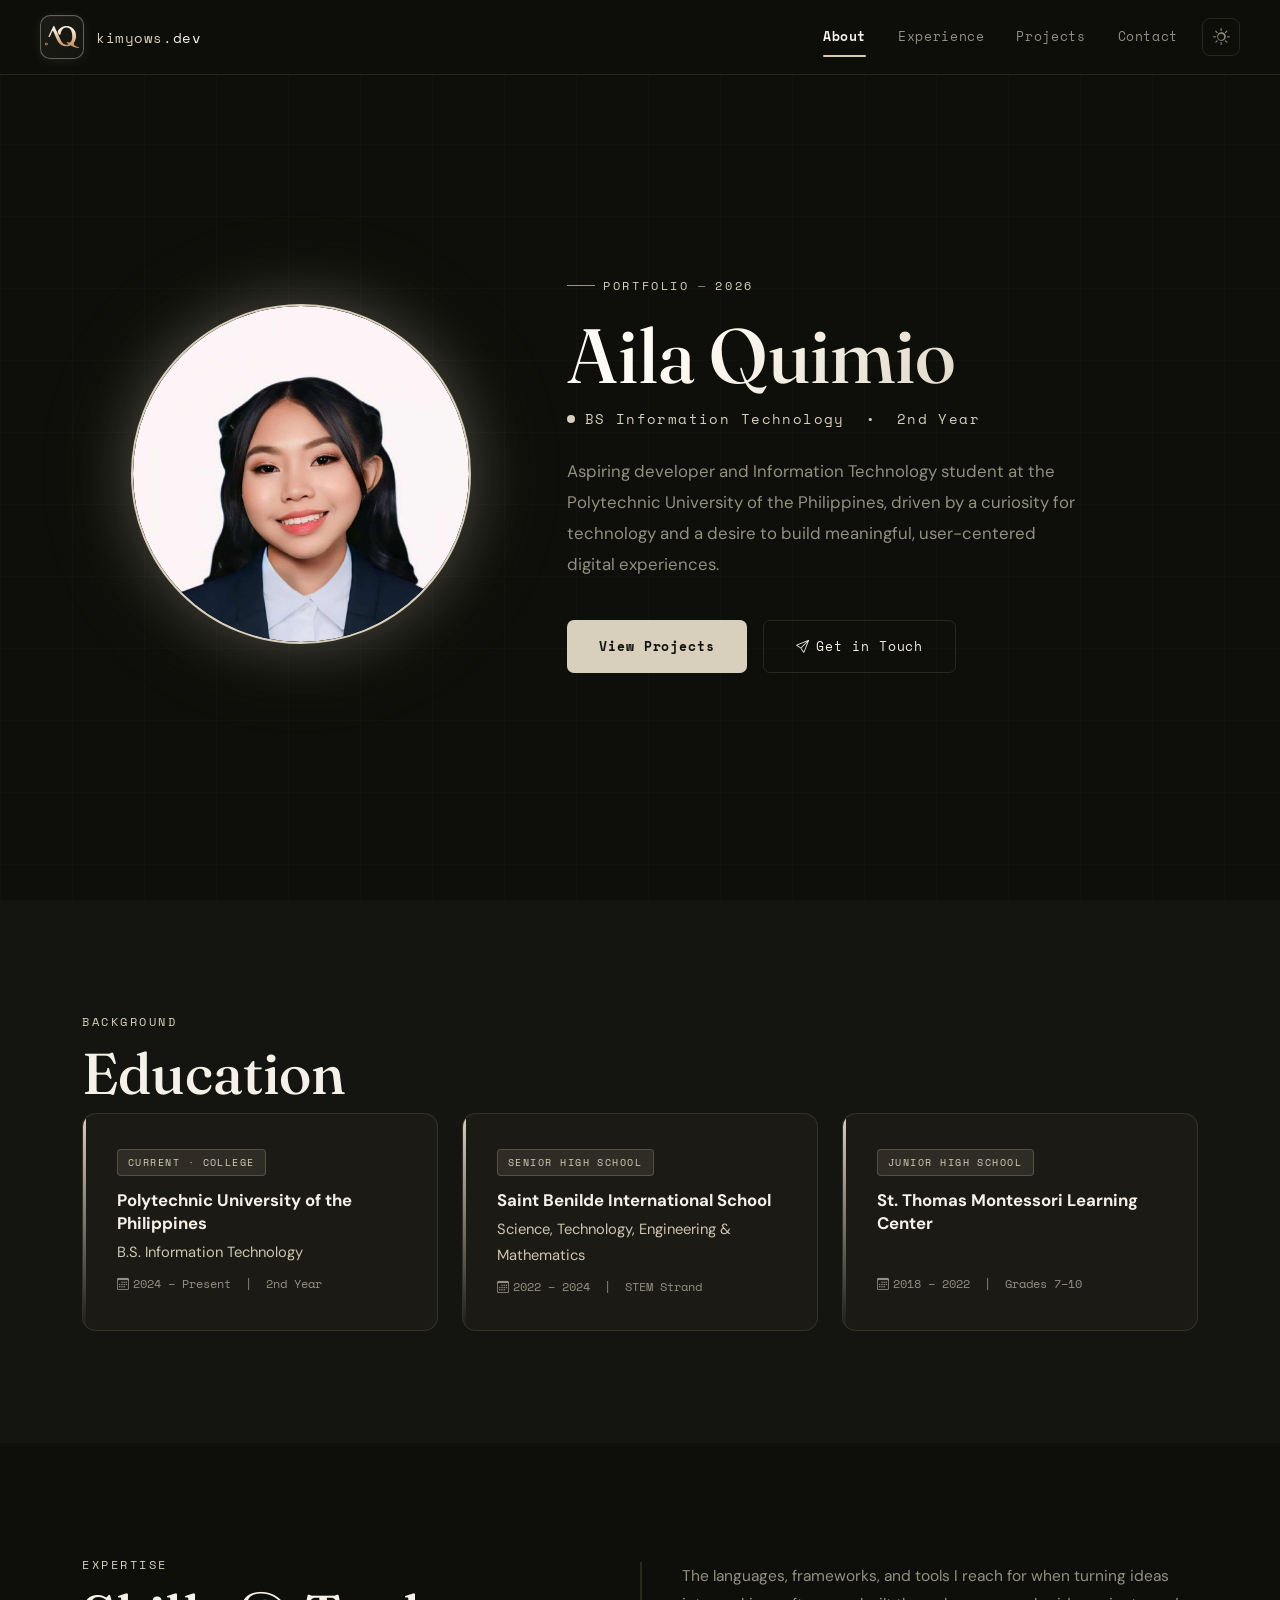
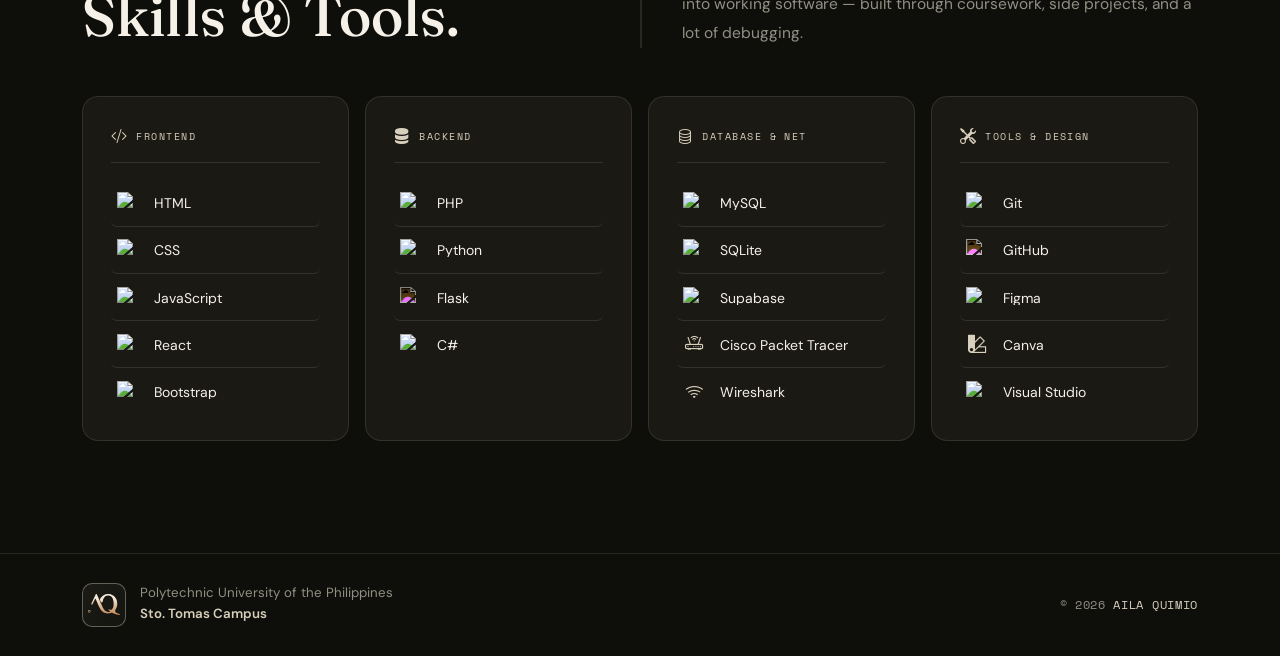
==== commit bab7003e: "updated logo" ====
--- a/index.html
+++ b/index.html
@@ -3,8 +3,9 @@
 <head>
   <meta charset="UTF-8" />
   <meta name="viewport" content="width=device-width, initial-scale=1.0" />
-  <title>About — Aila Quimio</title>
+  <title>Aila Quimio – About</title>
   <meta name="description" content="Aila Quimio — BS Information Technology Student & Aspiring Developer" />
+  <link rel="icon" href="images/favicon.ico">
 
   <!-- Google Fonts -->
   <link rel="preconnect" href="https://fonts.googleapis.com">
@@ -18,7 +19,7 @@
   <link href="https://cdn.jsdelivr.net/npm/bootstrap-icons@1.11.3/font/bootstrap-icons.css" rel="stylesheet">
 
   <!-- Devicons -->
-  <link rel="stylesheet" href="https://cdn.jsdelivr.net/gh/devicons/devicon@v2.15.1/devicon.min.css">
+  <link rel="stylesheet" href="https://cdn.jsdelivr.net/gh/devicons/devicon@v2.17.0/devicon.min.css">
 
   <!-- Portfolio Stylesheet -->
   <link rel="stylesheet" href="style.css">
@@ -175,8 +176,8 @@
         </div>
         <div class="col-lg-6 reveal">
           <p class="p-skills-intro">
-          These are some of the technologies I’ve explored and applied while creating projects,
-          solving technical problems, and expanding my knowledge in software development.
+          The languages, frameworks, and tools I reach for when turning ideas
+          into working software — built through coursework, side projects, and a lot of debugging.
           </p>
         </div>
       </div>
@@ -193,31 +194,31 @@
             <ul class="p-skill-list">
               <li class="p-skill-item">
                 <span class="p-skill-icon-wrap">
-                  <img class="p-skill-devicon" src="https://cdn.jsdelivr.net/gh/devicons/devicon@v2.15.1/icons/html5/html5-original.svg" alt="HTML5">
+                  <img class="p-skill-devicon" src="https://cdn.jsdelivr.net/gh/devicons/devicon@v2.17.0/icons/html5/html5-original.svg" alt="HTML5">
                 </span>
                 <span class="p-skill-name">HTML</span>
               </li>
               <li class="p-skill-item">
                 <span class="p-skill-icon-wrap">
-                  <img class="p-skill-devicon" src="https://cdn.jsdelivr.net/gh/devicons/devicon@v2.15.1/icons/css3/css3-original.svg" alt="CSS3">
+                  <img class="p-skill-devicon" src="https://cdn.jsdelivr.net/gh/devicons/devicon@v2.17.0/icons/css3/css3-original.svg" alt="CSS3">
                 </span>
                 <span class="p-skill-name">CSS</span>
               </li>
               <li class="p-skill-item">
                 <span class="p-skill-icon-wrap">
-                  <img class="p-skill-devicon" src="https://cdn.jsdelivr.net/gh/devicons/devicon@v2.15.1/icons/javascript/javascript-original.svg" alt="JavaScript">
+                  <img class="p-skill-devicon" src="https://cdn.jsdelivr.net/gh/devicons/devicon@v2.17.0/icons/javascript/javascript-original.svg" alt="JavaScript">
                 </span>
                 <span class="p-skill-name">JavaScript</span>
               </li>
               <li class="p-skill-item">
                 <span class="p-skill-icon-wrap">
-                  <img class="p-skill-devicon" src="https://cdn.jsdelivr.net/gh/devicons/devicon@v2.15.1/icons/react/react-original.svg" alt="React">
+                  <img class="p-skill-devicon" src="https://cdn.jsdelivr.net/gh/devicons/devicon@v2.17.0/icons/react/react-original.svg" alt="React">
                 </span>
                 <span class="p-skill-name">React</span>
               </li>
               <li class="p-skill-item">
                 <span class="p-skill-icon-wrap">
-                  <img class="p-skill-devicon" src="https://cdn.jsdelivr.net/gh/devicons/devicon@v2.15.1/icons/bootstrap/bootstrap-original.svg" alt="Bootstrap">
+                  <img class="p-skill-devicon" src="https://cdn.jsdelivr.net/gh/devicons/devicon@v2.17.0/icons/bootstrap/bootstrap-original.svg" alt="Bootstrap">
                 </span>
                 <span class="p-skill-name">Bootstrap</span>
               </li>
@@ -234,25 +235,25 @@
             <ul class="p-skill-list">
               <li class="p-skill-item">
                 <span class="p-skill-icon-wrap">
-                  <img class="p-skill-devicon" src="https://cdn.jsdelivr.net/gh/devicons/devicon@v2.15.1/icons/php/php-original.svg" alt="PHP">
+                  <img class="p-skill-devicon" src="https://cdn.jsdelivr.net/gh/devicons/devicon@v2.17.0/icons/php/php-original.svg" alt="PHP">
                 </span>
                 <span class="p-skill-name">PHP</span>
               </li>
               <li class="p-skill-item">
                 <span class="p-skill-icon-wrap">
-                  <img class="p-skill-devicon" src="https://cdn.jsdelivr.net/gh/devicons/devicon@v2.15.1/icons/python/python-original.svg" alt="Python">
+                  <img class="p-skill-devicon" src="https://cdn.jsdelivr.net/gh/devicons/devicon@v2.17.0/icons/python/python-original.svg" alt="Python">
                 </span>
                 <span class="p-skill-name">Python</span>
               </li>
               <li class="p-skill-item">
                 <span class="p-skill-icon-wrap">
-                  <img class="p-skill-devicon p-skill-devicon-invert" src="https://cdn.jsdelivr.net/gh/devicons/devicon@v2.15.1/icons/flask/flask-original.svg" alt="Flask">
+                  <img class="p-skill-devicon p-skill-devicon-invert" src="https://cdn.jsdelivr.net/gh/devicons/devicon@v2.17.0/icons/flask/flask-original.svg" alt="Flask">
                 </span>
                 <span class="p-skill-name">Flask</span>
               </li>
               <li class="p-skill-item">
                 <span class="p-skill-icon-wrap">
-                  <img class="p-skill-devicon" src="https://cdn.jsdelivr.net/gh/devicons/devicon@v2.15.1/icons/csharp/csharp-original.svg" alt="C#">
+                  <img class="p-skill-devicon" src="https://cdn.jsdelivr.net/gh/devicons/devicon@v2.17.0/icons/csharp/csharp-original.svg" alt="C#">
                 </span>
                 <span class="p-skill-name">C#</span>
               </li>
@@ -269,19 +270,19 @@
             <ul class="p-skill-list">
               <li class="p-skill-item">
                 <span class="p-skill-icon-wrap">
-                  <img class="p-skill-devicon" src="https://cdn.jsdelivr.net/gh/devicons/devicon@v2.15.1/icons/mysql/mysql-original.svg" alt="MySQL">
+                  <img class="p-skill-devicon" src="https://cdn.jsdelivr.net/gh/devicons/devicon@v2.17.0/icons/mysql/mysql-original.svg" alt="MySQL">
                 </span>
                 <span class="p-skill-name">MySQL</span>
               </li>
               <li class="p-skill-item">
                 <span class="p-skill-icon-wrap">
-                  <img class="p-skill-devicon" src="https://cdn.jsdelivr.net/gh/devicons/devicon@v2.15.1/icons/sqlite/sqlite-original.svg" alt="SQLite">
+                  <img class="p-skill-devicon" src="https://cdn.jsdelivr.net/gh/devicons/devicon@v2.17.0/icons/sqlite/sqlite-original.svg" alt="SQLite">
                 </span>
                 <span class="p-skill-name">SQLite</span>
               </li>
               <li class="p-skill-item">
                 <span class="p-skill-icon-wrap">
-                  <img class="p-skill-devicon" src="https://cdn.jsdelivr.net/gh/devicons/devicon@v2.15.1/icons/supabase/supabase-original.svg" alt="Supabase">
+                  <img class="p-skill-devicon" src="https://cdn.jsdelivr.net/gh/devicons/devicon@v2.17.0/icons/supabase/supabase-original.svg" alt="Supabase">
                 </span>
                 <span class="p-skill-name">Supabase</span>
               </li>
@@ -310,19 +311,19 @@
             <ul class="p-skill-list">
               <li class="p-skill-item">
                 <span class="p-skill-icon-wrap">
-                  <img class="p-skill-devicon" src="https://cdn.jsdelivr.net/gh/devicons/devicon@v2.15.1/icons/git/git-original.svg" alt="Git">
+                  <img class="p-skill-devicon" src="https://cdn.jsdelivr.net/gh/devicons/devicon@v2.17.0/icons/git/git-original.svg" alt="Git">
                 </span>
                 <span class="p-skill-name">Git</span>
               </li>
               <li class="p-skill-item">
                 <span class="p-skill-icon-wrap">
-                  <img class="p-skill-devicon p-skill-devicon-github" src="https://cdn.jsdelivr.net/gh/devicons/devicon@v2.15.1/icons/github/github-original.svg" alt="GitHub">
+                  <img class="p-skill-devicon p-skill-devicon-github" src="https://cdn.jsdelivr.net/gh/devicons/devicon@v2.17.0/icons/github/github-original.svg" alt="GitHub">
                 </span>
                 <span class="p-skill-name">GitHub</span>
               </li>
               <li class="p-skill-item">
                 <span class="p-skill-icon-wrap">
-                  <img class="p-skill-devicon" src="https://cdn.jsdelivr.net/gh/devicons/devicon@v2.15.1/icons/figma/figma-original.svg" alt="Figma">
+                  <img class="p-skill-devicon" src="https://cdn.jsdelivr.net/gh/devicons/devicon@v2.17.0/icons/figma/figma-original.svg" alt="Figma">
                 </span>
                 <span class="p-skill-name">Figma</span>
               </li>
@@ -334,10 +335,9 @@
               </li>
               <li class="p-skill-item">
                 <span class="p-skill-icon-wrap">
-                  <img class="p-skill-devicon" src="https://cdn.jsdelivr.net/gh/devicons/devicon@v2.15.1/icons/visualstudio/visualstudio-plain.svg" alt="Visual Studio">
+                  <img class="p-skill-devicon" src="https://cdn.jsdelivr.net/gh/devicons/devicon@v2.17.0/icons/visualstudio/visualstudio-plain.svg" alt="Visual Studio">
                 </span>
                 <span class="p-skill-name">Visual Studio</span>
-              </li>
               </li>
             </ul>
           </div>
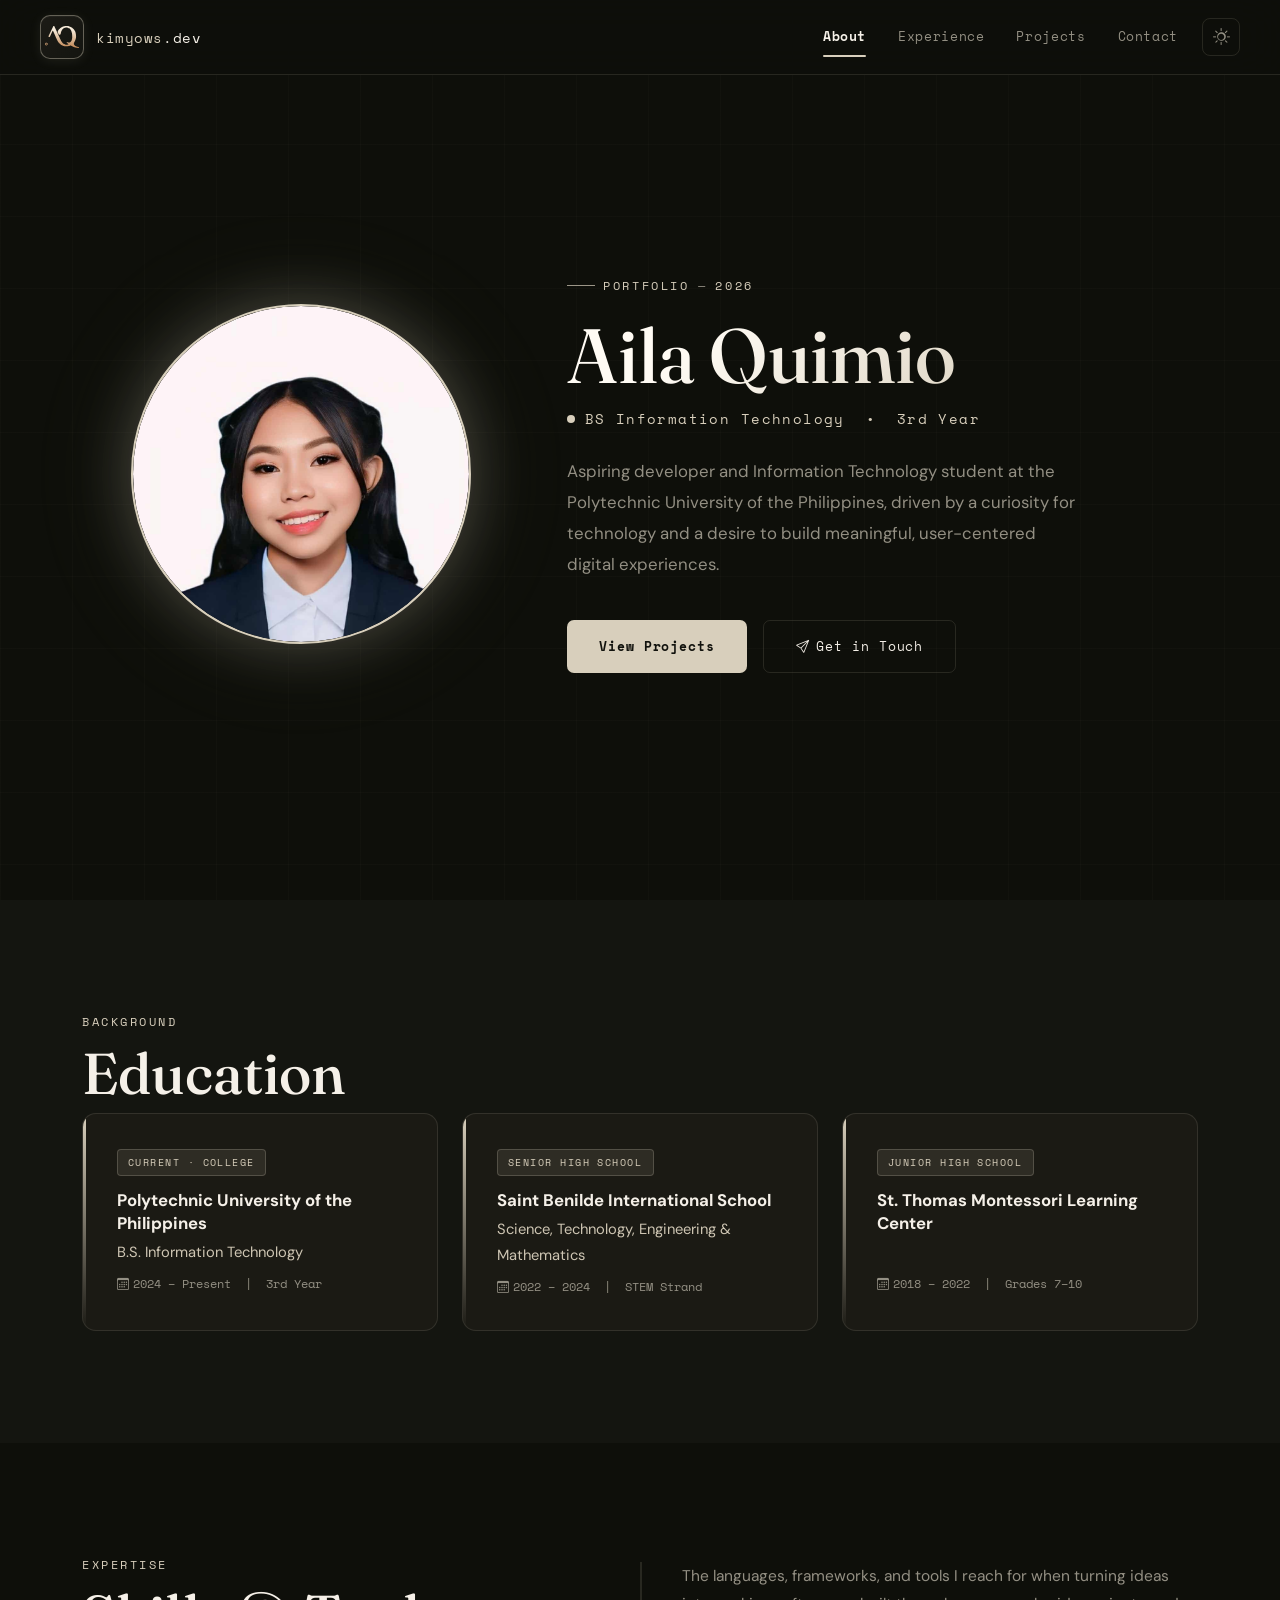
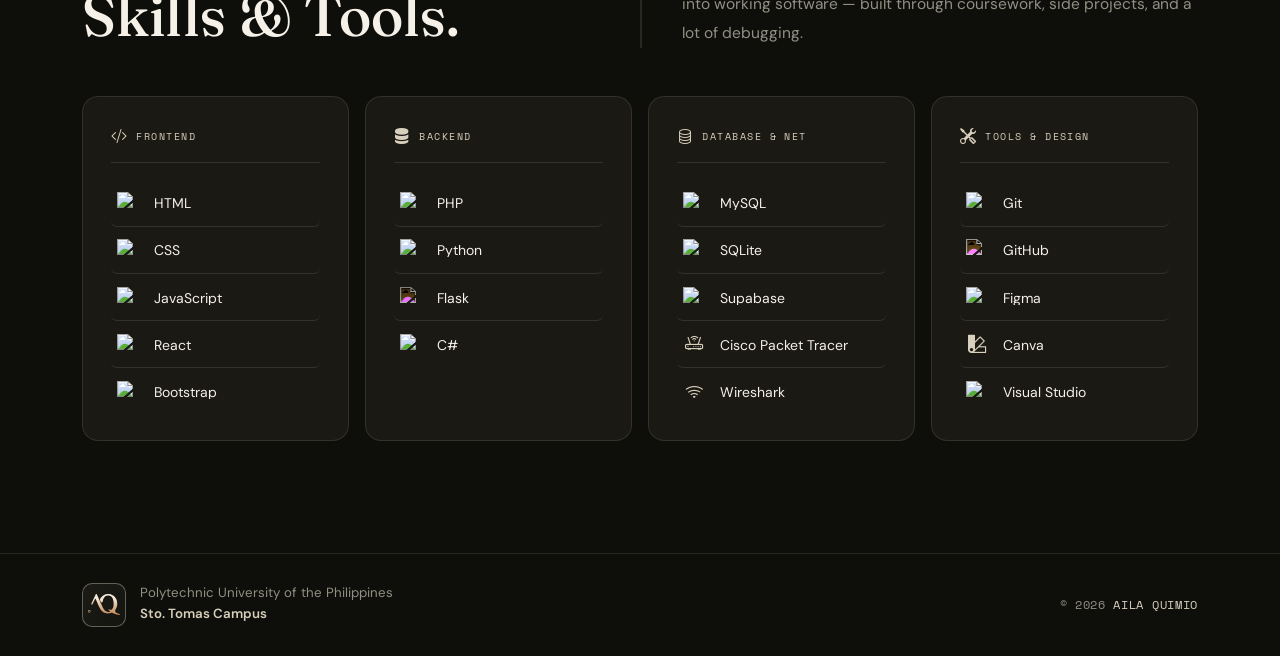
==== commit 85e745ed: "updated year level" ====
--- a/index.html
+++ b/index.html
@@ -105,7 +105,7 @@
         <div class="col-lg-7">
           <p class="p-hero-label reveal">Portfolio <span>—</span> 2026</p>
           <h1 class="p-hero-name reveal">Aila Quimio</h1>
-          <p class="p-hero-role reveal">BS Information Technology &nbsp;•&nbsp; 2nd Year</p>
+          <p class="p-hero-role reveal">BS Information Technology &nbsp;•&nbsp; 3rd Year</p>
           <p class="p-hero-desc reveal">
             Aspiring developer and Information Technology student at the Polytechnic University of the Philippines,
             driven by a curiosity for technology and a desire to build meaningful, user-centered digital experiences.
@@ -137,7 +137,7 @@
             <span class="p-edu-badge">Current &middot; College</span>
             <div class="p-edu-school">Polytechnic University of the Philippines</div>
             <div class="p-edu-program">B.S. Information Technology</div>
-            <div class="p-edu-years"><i class="bi bi-calendar3 me-1"></i>2024 – Present &nbsp;|&nbsp; 2nd Year</div>
+            <div class="p-edu-years"><i class="bi bi-calendar3 me-1"></i>2024 – Present &nbsp;|&nbsp; 3rd Year</div>
           </div>
         </div>
         <div class="col-lg-4 col-md-6 reveal">
